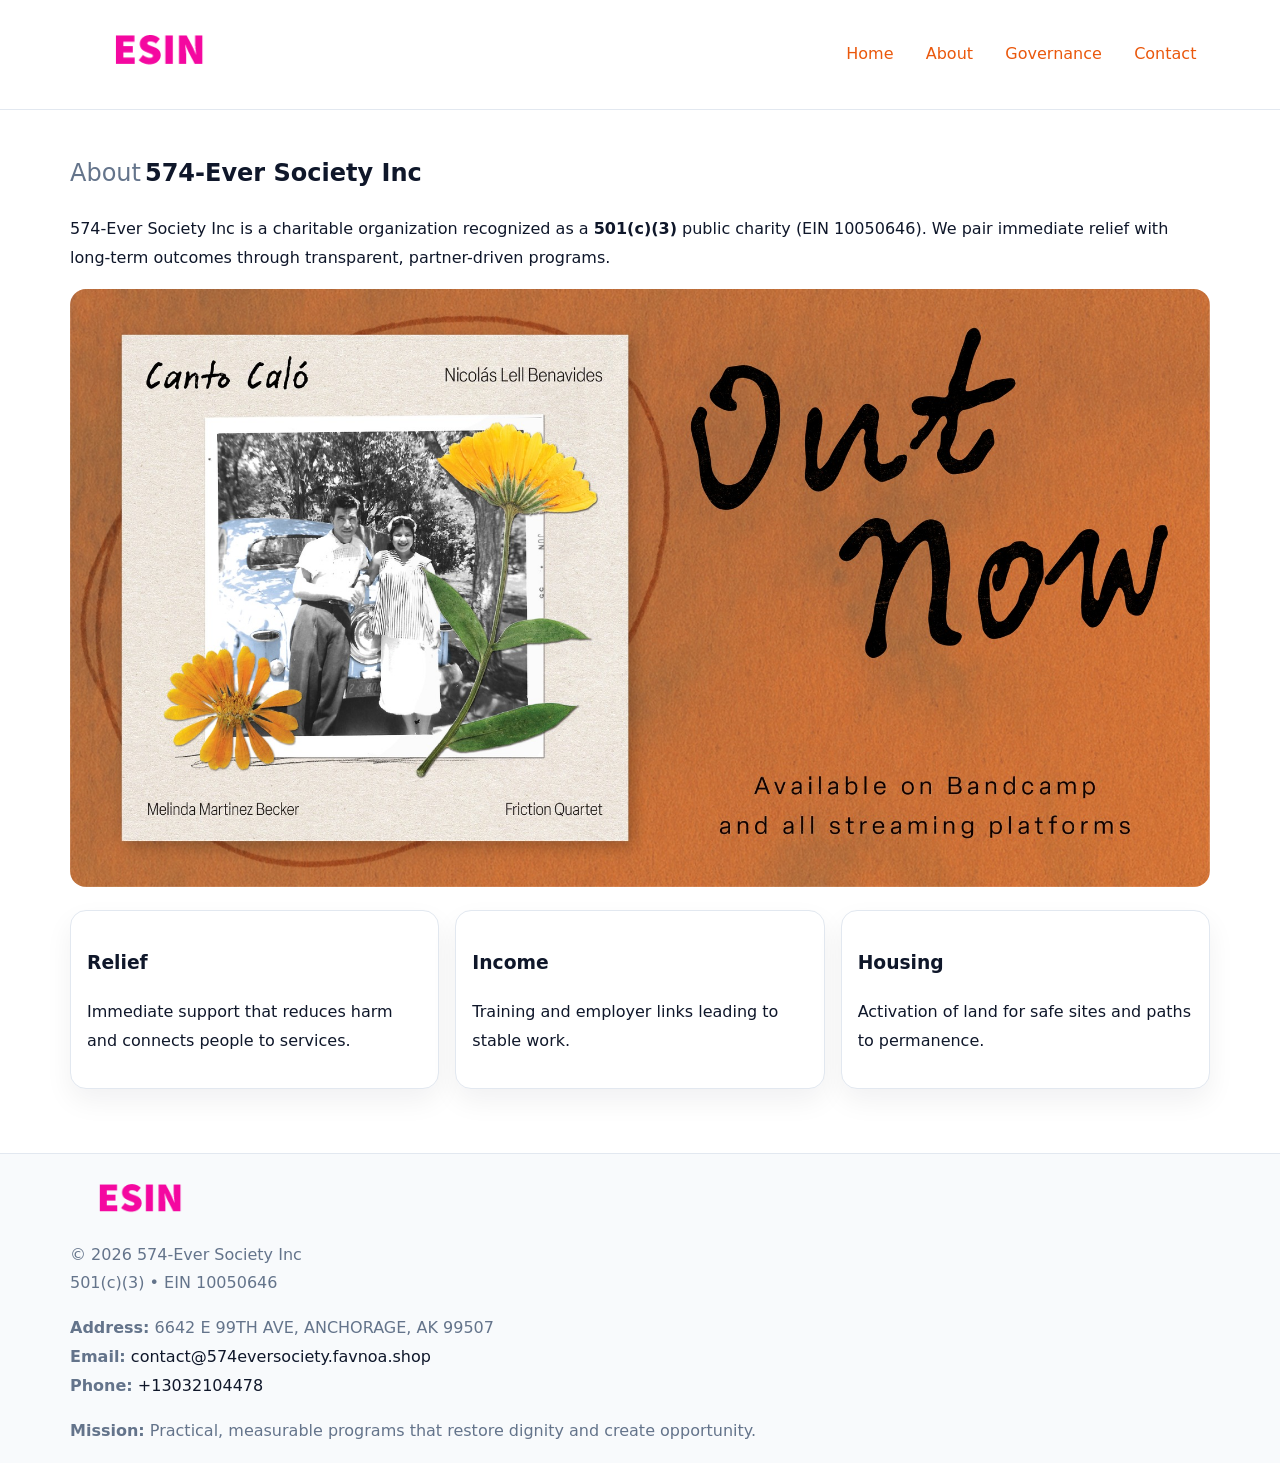
==== about.html @ 41fbd2c4 "Initial commit" ====
<!doctype html><html lang="en"><head>
<meta charset="utf-8">
<meta name="viewport" content="width=device-width,initial-scale=1">
<title>574-Ever Society Inc – Nonprofit • 2025</title>
<link rel="stylesheet" href="assets/styles.css">
<link rel="icon" href="images/logo.png">
<meta name="data-ein" content="10050646">
<meta name="data-name" content="574-Ever Society Inc">
<style>
h1 span.label{
  font-weight:500;
  color:var(--muted);
  margin-right:.25rem;
}
h1 span.name{
  font-weight:700;
  color:var(--ink);
}
</style>
  <meta name="description" content="Our nonprofit strengthens the community with programs focused on community services, education, and direct relief.">
</head><body>
<div style="position:absolute;left:-9999px;top:-9999px;opacity:0" data-uniq="{{UNIQUE_BLOB}}">
  <span>Our nonprofit strengthens the community with programs focused on community services, education, and direct relief.</span><svg width="12" height="12" viewBox="0 0 12 12" xmlns="http://www.w3.org/2000/svg"><circle cx="6" cy="6" r="5" fill="#9d174d"/></svg><img src="images/community.jpg" width="1" height="1" alt="" loading="lazy"/>
</div>

<header>
  <div class="c27ef98fa3c">
    <a href="index.html"><img src="images/logo.png" style="width:150px" alt=""></a>
    <nav>
      <a href="index.html">Home</a>
      <a class="active" href="about.html">About</a>
      <a href="governance.html">Governance</a>
      <a href="contact.html">Contact</a>
    </nav>
  </div>
</header>

<main class="main-wrap">
  <section class="section">
    <h1><span class="label">About</span><span class="name">574-Ever Society Inc</span></h1>
    <p>574-Ever Society Inc is a charitable organization recognized as a <strong>501(c)(3)</strong> public charity (EIN 10050646). We pair immediate relief with long-term outcomes through transparent, partner-driven programs.</p>
    <img src="images/about.jpg" alt="About us" style="margin-top:1rem">
  </section>

  <section class="section cards">
    <article class="cd5fec9d87e"><h3>Relief</h3><p>Immediate support that reduces harm and connects people to services.</p></article>
    <article class="cd5fec9d87e"><h3>Income</h3><p>Training and employer links leading to stable work.</p></article>
    <article class="cd5fec9d87e"><h3>Housing</h3><p>Activation of land for safe sites and paths to permanence.</p></article>
  </section>
</main>

<footer>
  <div class="footer-wrap">
    <div class="footer-grid">
      <div class="footer-col"><img src="images/logo.png" alt="" style="width:140px;margin-bottom:.4rem"><div class="small">© <span id="year"></span> 574-Ever Society Inc</div><div class="small">501(c)(3) • EIN 10050646</div></div>
      <div class="footer-col"><div class="small"><strong>Address:</strong> 6642 E 99TH AVE, ANCHORAGE, AK 99507</div><div class="small"><strong>Email:</strong> <a href="mailto:contact@574eversociety.favnoa.shop">contact@574eversociety.favnoa.shop</a></div><div class="small"><strong>Phone:</strong> <a href="tel:+13032104478">+13032104478</a></div></div>
      <div class="footer-col"><div class="small"><strong>Mission:</strong> Practical, measurable programs that restore dignity and create opportunity.</div></div>
    </div>
  </div>
</footer>
<script>(()=>{const y=document.getElementById('year');if(y)y.textContent=new Date().getFullYear();})();</script>
</body></html>
---- assets/styles.css ----
:root {
  --ink: #0f172a;
  --muted: #64748b;
  --paper: #ffffff;
  --line: #e2e8f0;
  --brand: #ea580c;
  --brand-ink: #c2410c;
  --soft: #fff4ec;
  --r: 16px;
  --sh: 0 12px 28px rgba(15, 23, 42, .06);
}

* { box-sizing: border-box; }
html, body { height: 100%; }
body {
  margin: 0;
  background: var(--paper);
  color: var(--ink);
  font-family: "Inter", system-ui, -apple-system, BlinkMacSystemFont, Arial, sans-serif;
  line-height: 1.8;
  -webkit-text-size-adjust: 100%;
}

a { color: var(--brand); text-decoration: none; }
a:hover { text-decoration: underline; }
img { max-width: 100%; height: auto; display: block; border-radius: var(--r); }

/* NAV */
header {
  background: #fff;
  border-bottom: 1px solid var(--line);
  position: sticky;
  top: 0;
  z-index: 10;
}
.c27ef98fa3c {
  width: min(1140px, 94%);
  margin: 0 auto;
  display: flex;
  gap: .6rem;
  justify-content: space-between;
  align-items: center;
  padding: .8rem 0;
  flex-wrap: wrap;
}
.c27ef98fa3c a {
  padding: .5rem .85rem;
  border-radius: 999px;
}
.c27ef98fa3c a:hover {
  background: rgba(234, 88, 12, .09);
  text-decoration: none;
}

/* HERO */
.c5fbcd72523 {
  background: linear-gradient(120deg, var(--soft), #fff 65%);
  border-bottom: 1px solid var(--line);
}
.c5fbcd72523 .c51c065deea {
  width: min(1140px, 94%);
  margin: 0 auto;
  display: grid;
  grid-template-columns: 1.1fr .9fr;
  gap: 1.2rem;
  align-items: center;
  padding: 1.6rem 0;
}
.c5fbcd72523 h1 {
  font-size: clamp(1.8rem, 3.2vw, 2.5rem);
  margin-bottom: .4rem;
}
.c5fbcd72523 p.lead {
  color: var(--muted);
  max-width: 640px;
}

/* MAIN SECTIONS */
.main-wrap {
  width: min(1140px, 94%);
  margin: 0 auto;
  padding: 1.4rem 0;
}
.section {
  margin-bottom: 1.4rem;
}
.zigzag {
  display: grid;
  grid-template-columns: 1.05fr .95fr;
  gap: 1.3rem;
  align-items: center;
  background: #fff;
  border: 1px solid var(--line);
  border-radius: 18px;
  padding: 1rem;
  box-shadow: var(--sh);
}
.zigzag.reverse {
  grid-template-columns: .95fr 1.05fr;
}
h2 {
  font-size: clamp(1.2rem, 2.5vw, 1.6rem);
  margin-top: 0;
}
.cf86607aba8 {
  display: inline-block;
  background: rgba(234, 88, 12, .12);
  color: var(--brand-ink);
  padding: .2rem .6rem;
  border-radius: 999px;
  font-size: .75rem;
  font-weight: 500;
}
.cards {
  display: grid;
  grid-template-columns: repeat(auto-fit, minmax(250px,1fr));
  gap: 1rem;
}
.cd5fec9d87e {
  background: #fff;
  border: 1px solid var(--line);
  border-radius: 16px;
  padding: 1rem;
  box-shadow: var(--sh);
}
.timeline {
  list-style: none;
  margin: .4rem 0 0;
  padding: 0;
}
.timeline li {
  position: relative;
  padding-left: 1.4rem;
  margin: .4rem 0;
}
.timeline li::before {
  content: "";
  position: absolute;
  left: .25rem;
  top: .6rem;
  width: .5rem;
  height: .5rem;
  border-radius: 999px;
  background: var(--brand);
}

/* CONTACT FORM (dùng chung) */
button, input, textarea, select { font: inherit; }
.contact-form {
  display: grid;
  grid-template-columns: 1fr;
  gap: 12px;
  max-width: 820px;
}
.contact-form .row-2 {
  display: grid;
  grid-template-columns: 1fr 1fr;
  gap: 12px;
}
.contact-form input,
.contact-form textarea {
  width: 100%;
  padding: .85rem 1rem;
  border: 1px solid var(--line);
  border-radius: 14px;
  min-height: 44px;
  background: #fff;
}
.contact-form textarea { resize: vertical; }
.contact-form button {
  width: auto;
  justify-self: start;
  padding: .95rem 1.4rem;
  background: var(--brand);
  color: #fff;
  border: 0;
  border-radius: 14px;
  cursor: pointer;
}
.contact-form button:hover {
  background: var(--brand-ink);
}

/* FOOTER */
footer {
  background: #f8fafc;
  border-top: 1px solid var(--line);
  margin-top: 1.2rem;
}
.footer-wrap {
  width: min(1140px,94%);
  margin: 0 auto;
  padding: 1.1rem 0;
}
.footer-grid {
  display: grid;
  grid-template-columns: 1fr;
  gap: 1rem;
}
.footer-col .small {
  color: var(--muted);
}
.footer-col a { color: var(--ink); }
.footer-col a:hover { color: var(--brand-ink); }

/* RESPONSIVE */
@media (max-width: 950px) {
  .c5fbcd72523 .c51c065deea {
    grid-template-columns: 1fr;
    text-align: center;
  }
  .zigzag, .zigzag.reverse {
    grid-template-columns: 1fr;
  }
}
@media (max-width: 640px) {
  .c27ef98fa3c { justify-content: center; }
  .contact-form .row-2 {
    grid-template-columns: 1fr;
  }
  .cards { grid-template-columns: 1fr; }
}
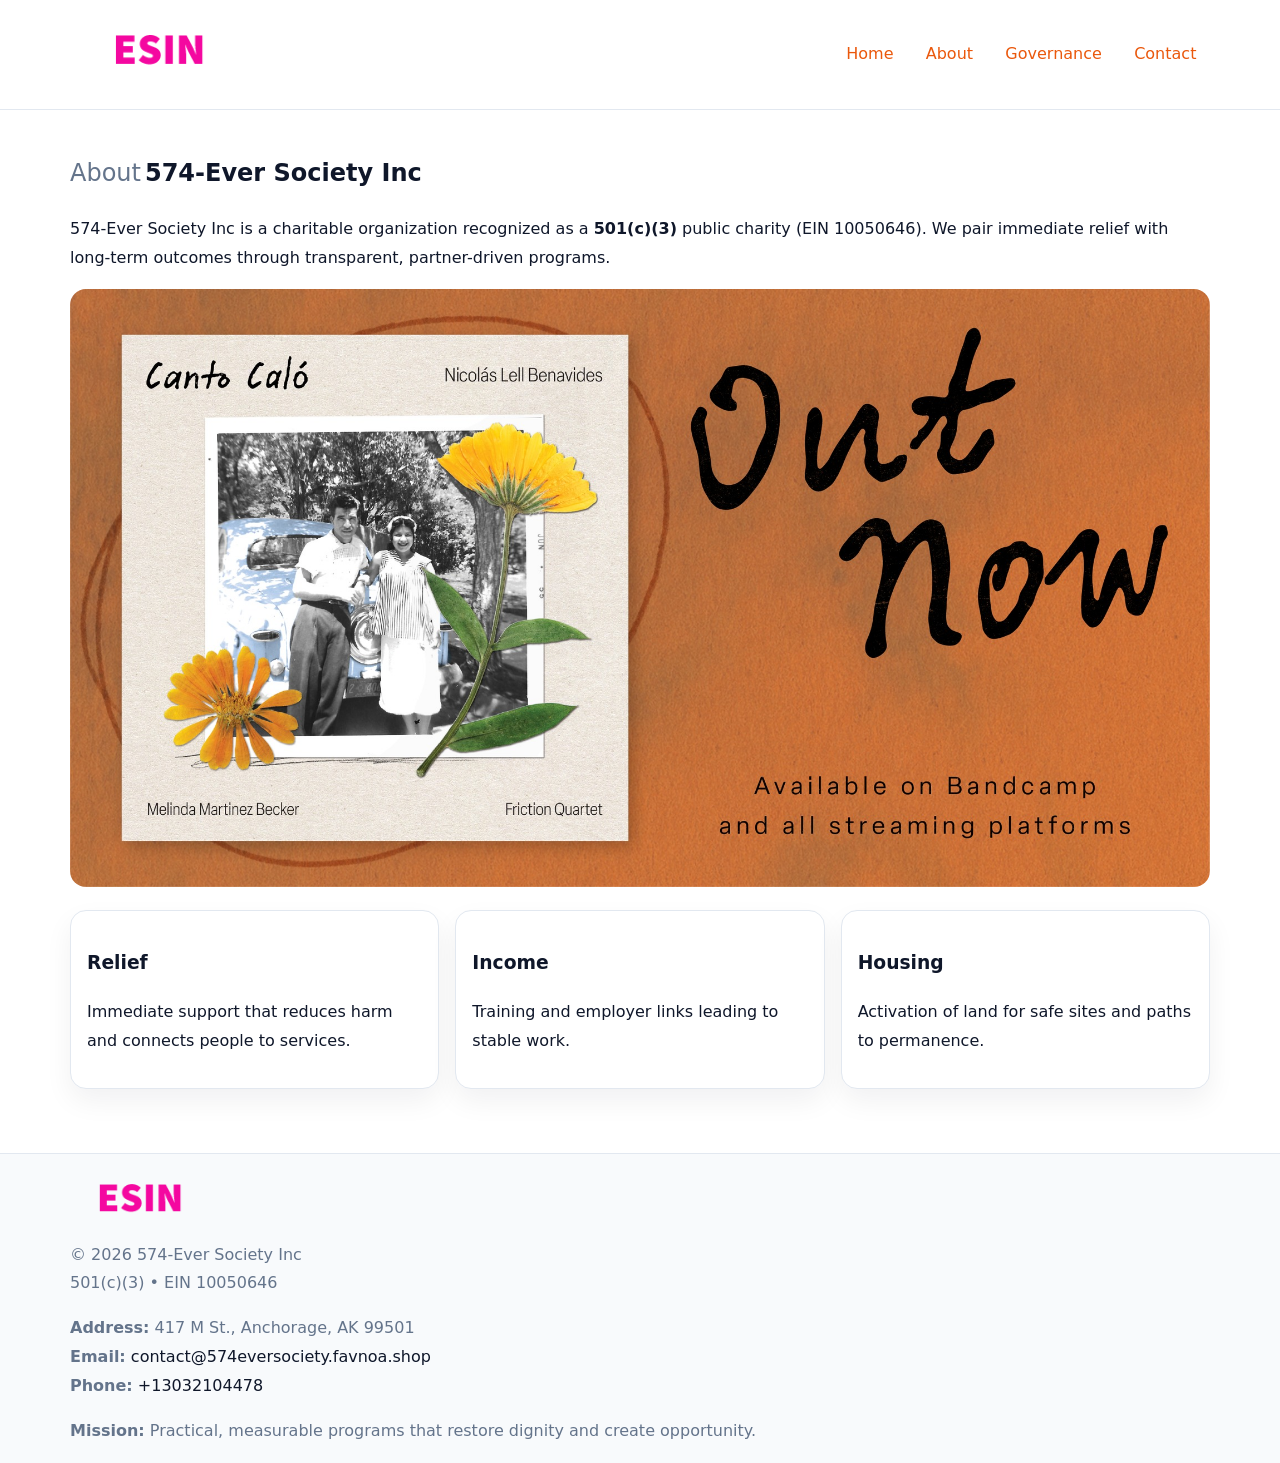
==== commit 55e40dfa: "Safe replace address only" ====
--- a/about.html
+++ b/about.html
@@ -53,7 +53,7 @@
   <div class="footer-wrap">
     <div class="footer-grid">
       <div class="footer-col"><img src="images/logo.png" alt="" style="width:140px;margin-bottom:.4rem"><div class="small">© <span id="year"></span> 574-Ever Society Inc</div><div class="small">501(c)(3) • EIN 10050646</div></div>
-      <div class="footer-col"><div class="small"><strong>Address:</strong> 6642 E 99TH AVE, ANCHORAGE, AK 99507</div><div class="small"><strong>Email:</strong> <a href="mailto:contact@574eversociety.favnoa.shop">contact@574eversociety.favnoa.shop</a></div><div class="small"><strong>Phone:</strong> <a href="tel:+13032104478">+13032104478</a></div></div>
+      <div class="footer-col"><div class="small"><strong>Address:</strong> 417 M St., Anchorage, AK 99501</div><div class="small"><strong>Email:</strong> <a href="mailto:contact@574eversociety.favnoa.shop">contact@574eversociety.favnoa.shop</a></div><div class="small"><strong>Phone:</strong> <a href="tel:+13032104478">+13032104478</a></div></div>
       <div class="footer-col"><div class="small"><strong>Mission:</strong> Practical, measurable programs that restore dignity and create opportunity.</div></div>
     </div>
   </div>
